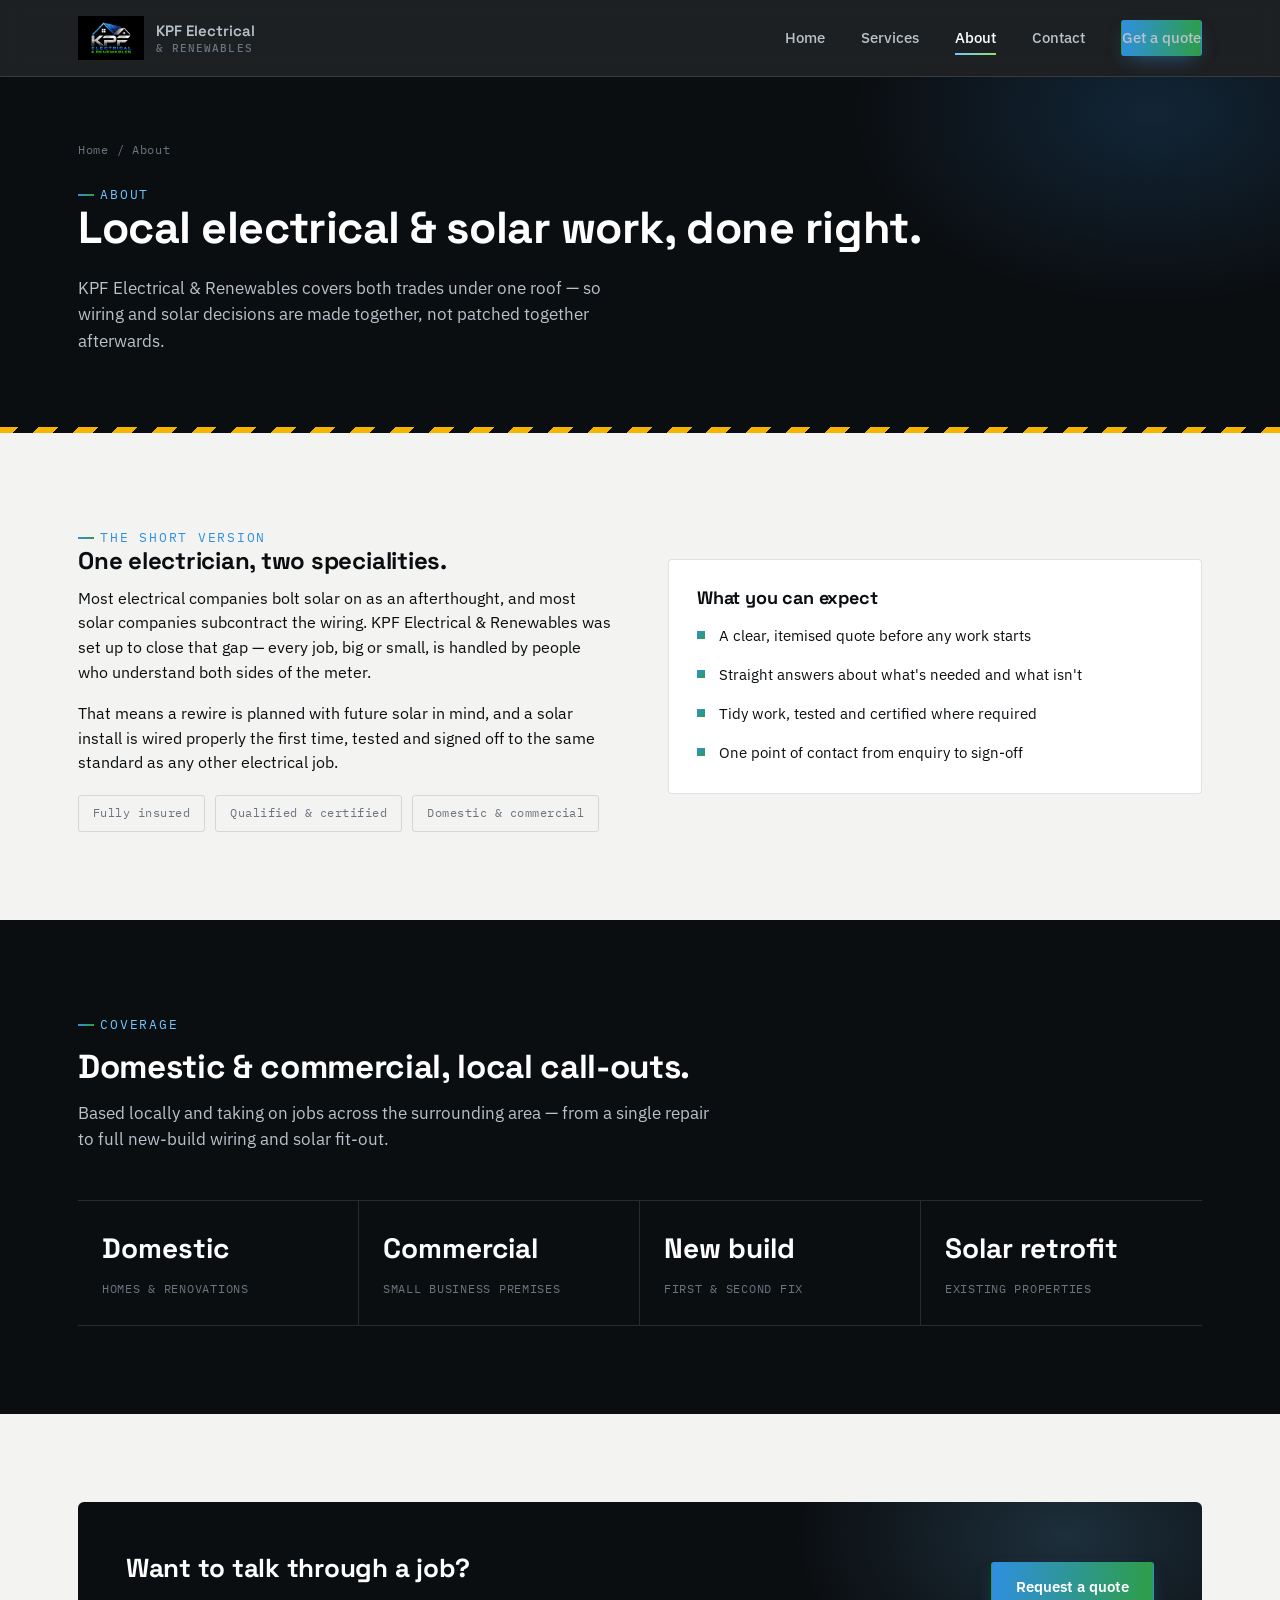
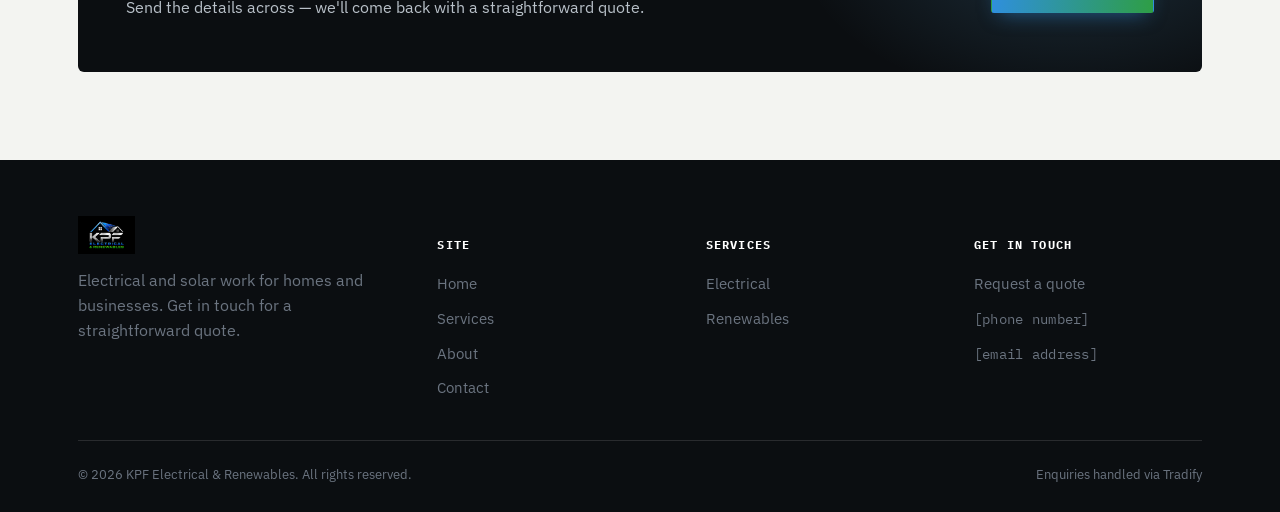
==== about.html @ 00a85391 "Initial commit: KPF Electrical & Renewables site Static marketing site with Home/Services/About/Cont" ====
<!doctype html>
<html lang="en">
<head>
<meta charset="utf-8">
<meta name="viewport" content="width=device-width, initial-scale=1">
<title>About — KPF Electrical &amp; Renewables</title>
<meta name="description" content="About KPF Electrical & Renewables — local, qualified electricians and solar installers.">
<link rel="icon" href="assets/logo.png">
<link rel="stylesheet" href="assets/style.css">
</head>
<body>

<header class="site-header">
  <div class="wrap">
    <a class="brand" href="index.html">
      <img src="assets/logo.png" alt="KPF Electrical & Renewables logo">
      <span class="brand-text">KPF Electrical<small>&amp; Renewables</small></span>
    </a>
    <nav class="nav-links" id="navLinks">
      <a href="index.html">Home</a>
      <a href="services.html">Services</a>
      <a href="about.html" class="active">About</a>
      <a href="contact.html">Contact</a>
      <a href="contact.html" class="btn btn-primary">Get a quote</a>
    </nav>
    <button class="menu-toggle" aria-label="Open menu" aria-expanded="false">
      <svg viewBox="0 0 24 24" fill="none" stroke="currentColor" stroke-width="2"><path d="M3 6h18M3 12h18M3 18h18"/></svg>
    </button>
  </div>
</header>

<section class="page-hero">
  <div class="wrap">
    <div class="crumb"><a href="index.html">Home</a> / About</div>
    <span class="eyebrow on-dark">About</span>
    <h1>Local electrical &amp; solar work, done right.</h1>
    <p>KPF Electrical &amp; Renewables covers both trades under one roof — so wiring and solar decisions are made together, not patched together afterwards.</p>
  </div>
</section>

<div class="hazard-rule"></div>

<section>
  <div class="wrap">
    <div class="two-col">
      <div>
        <span class="eyebrow">The short version</span>
        <h2>One electrician, two specialities.</h2>
        <p>Most electrical companies bolt solar on as an afterthought, and most solar companies subcontract the wiring. KPF Electrical &amp; Renewables was set up to close that gap — every job, big or small, is handled by people who understand both sides of the meter.</p>
        <p>That means a rewire is planned with future solar in mind, and a solar install is wired properly the first time, tested and signed off to the same standard as any other electrical job.</p>
        <div class="badge-row">
          <span class="badge">Fully insured</span>
          <span class="badge">Qualified &amp; certified</span>
          <span class="badge">Domestic &amp; commercial</span>
        </div>
      </div>
      <div class="card">
        <h3 style="font-size:18px; margin-bottom:16px;">What you can expect</h3>
        <ul style="display:grid; gap:16px;">
          <li style="padding-left:22px; position:relative; font-size:15px;"><span style="position:absolute;left:0;top:7px;width:8px;height:8px;background:linear-gradient(135deg,#2F8FE0,#2E9E45);"></span>A clear, itemised quote before any work starts</li>
          <li style="padding-left:22px; position:relative; font-size:15px;"><span style="position:absolute;left:0;top:7px;width:8px;height:8px;background:linear-gradient(135deg,#2F8FE0,#2E9E45);"></span>Straight answers about what's needed and what isn't</li>
          <li style="padding-left:22px; position:relative; font-size:15px;"><span style="position:absolute;left:0;top:7px;width:8px;height:8px;background:linear-gradient(135deg,#2F8FE0,#2E9E45);"></span>Tidy work, tested and certified where required</li>
          <li style="padding-left:22px; position:relative; font-size:15px;"><span style="position:absolute;left:0;top:7px;width:8px;height:8px;background:linear-gradient(135deg,#2F8FE0,#2E9E45);"></span>One point of contact from enquiry to sign-off</li>
        </ul>
      </div>
    </div>
  </div>
</section>

<section class="section-dark">
  <div class="wrap">
    <div class="section-head">
      <span class="eyebrow on-dark">Coverage</span>
      <h2>Domestic &amp; commercial, local call-outs.</h2>
      <p>Based locally and taking on jobs across the surrounding area — from a single repair to full new-build wiring and solar fit-out.</p>
    </div>
    <div class="stat-strip" style="border-color:var(--line-dark);">
      <div style="border-color:var(--line-dark);"><strong style="color:#fff;">Domestic</strong><span>Homes &amp; renovations</span></div>
      <div style="border-color:var(--line-dark);"><strong style="color:#fff;">Commercial</strong><span>Small business premises</span></div>
      <div style="border-color:var(--line-dark);"><strong style="color:#fff;">New build</strong><span>First &amp; second fix</span></div>
      <div style="border-color:var(--line-dark);"><strong style="color:#fff;">Solar retrofit</strong><span>Existing properties</span></div>
    </div>
  </div>
</section>

<section>
  <div class="wrap">
    <div class="cta-band">
      <div>
        <h3>Want to talk through a job?</h3>
        <p>Send the details across — we'll come back with a straightforward quote.</p>
      </div>
      <a href="contact.html" class="btn btn-primary">Request a quote</a>
    </div>
  </div>
</section>

<footer class="site-footer">
  <div class="wrap">
    <div class="footer-grid">
      <div>
        <div class="footer-brand">
          <img src="assets/logo.png" alt="KPF Electrical & Renewables logo">
        </div>
        <p style="max-width:32ch;">Electrical and solar work for homes and businesses. Get in touch for a straightforward quote.</p>
      </div>
      <div>
        <h5>Site</h5>
        <ul>
          <li><a href="index.html">Home</a></li>
          <li><a href="services.html">Services</a></li>
          <li><a href="about.html">About</a></li>
          <li><a href="contact.html">Contact</a></li>
        </ul>
      </div>
      <div>
        <h5>Services</h5>
        <ul>
          <li><a href="services.html#electrical">Electrical</a></li>
          <li><a href="services.html#renewables">Renewables</a></li>
        </ul>
      </div>
      <div>
        <h5>Get in touch</h5>
        <ul>
          <li><a href="contact.html">Request a quote</a></li>
          <li><span class="mono" style="font-size:13.5px;">[phone number]</span></li>
          <li><span class="mono" style="font-size:13.5px;">[email address]</span></li>
        </ul>
      </div>
    </div>
    <div class="footer-bottom">
      <span>© <span id="year"></span> KPF Electrical &amp; Renewables. All rights reserved.</span>
      <span>Enquiries handled via Tradify</span>
    </div>
  </div>
</footer>

<script src="assets/script.js"></script>
<script>document.getElementById('year').textContent = new Date().getFullYear();</script>
</body>
</html>
---- assets/style.css ----
/* ============================================================
   KPF ELECTRICAL & RENEWABLES — design system
   Tokens
   ------
   --ink        #0B0E11  near-black, matches logo background
   --steel      #B9C1C9  brushed-metal neutral (headings on dark)
   --steel-dim  #6B7480  muted steel for secondary text on dark
   --paper      #F3F4F1  warm-cool off-white, section background
   --paper-dim  #E7E9E4  card background on paper
   --volt       #2F8FE0  electric blue (deep)
   --volt-2     #6FC6FF  electric blue (bright, gradient top)
   --leaf       #2E9E45  renewable green (deep)
   --leaf-2     #8FE06B  renewable green (bright, gradient top)
   --hazard     #F5B400  hazard amber, signature accent, used sparingly
   --line       rgba(11,14,17,0.12)
   ============================================================ */

@import url('https://fonts.googleapis.com/css2?family=Space+Grotesk:wght@500;600;700&family=IBM+Plex+Sans:wght@400;500;600&family=IBM+Plex+Mono:wght@500&display=swap');

:root{
  --ink:#0B0E11;
  --steel:#B9C1C9;
  --steel-dim:#6B7480;
  --paper:#F3F4F1;
  --paper-dim:#E7E9E4;
  --volt:#2F8FE0;
  --volt-2:#6FC6FF;
  --leaf:#2E9E45;
  --leaf-2:#8FE06B;
  --hazard:#F5B400;
  --line:rgba(11,14,17,0.12);
  --line-dark:rgba(255,255,255,0.12);
  --max:1180px;
}

*,*::before,*::after{ box-sizing:border-box; }
html{ scroll-behavior:smooth; }
body{
  margin:0;
  background:var(--paper);
  color:var(--ink);
  font-family:'IBM Plex Sans', system-ui, sans-serif;
  font-size:16px;
  line-height:1.55;
  -webkit-font-smoothing:antialiased;
}
img{ max-width:100%; display:block; }
a{ color:inherit; text-decoration:none; }
h1,h2,h3,h4{
  font-family:'Space Grotesk', system-ui, sans-serif;
  margin:0 0 .5em;
  line-height:1.08;
  letter-spacing:-0.01em;
}
p{ margin:0 0 1em; }
ul{ margin:0; padding:0; list-style:none; }
.mono{ font-family:'IBM Plex Mono', monospace; letter-spacing:.02em; }

@media (prefers-reduced-motion: reduce){
  *{ animation-duration:0.001ms !important; animation-iteration-count:1 !important; transition-duration:0.001ms !important; scroll-behavior:auto !important; }
}

:focus-visible{
  outline:3px solid var(--volt-2);
  outline-offset:2px;
  border-radius:2px;
}

.wrap{ max-width:var(--max); margin:0 auto; padding:0 28px; }

/* ---------- eyebrow / labels ---------- */
.eyebrow{
  display:inline-flex;
  align-items:center;
  gap:.5em;
  font-family:'IBM Plex Mono', monospace;
  font-size:12.5px;
  letter-spacing:.14em;
  text-transform:uppercase;
  color:var(--volt);
}
.eyebrow::before{
  content:"";
  width:16px; height:2px;
  background:linear-gradient(90deg,var(--volt),var(--leaf));
}
.eyebrow.on-dark{ color:var(--volt-2); }

/* ---------- header / nav ---------- */
.site-header{
  position:sticky; top:0; z-index:50;
  background:rgba(11,14,17,0.92);
  backdrop-filter:blur(10px);
  border-bottom:1px solid var(--line-dark);
}
.site-header .wrap{
  display:flex; align-items:center; justify-content:space-between;
  height:76px;
}
.brand{ display:flex; align-items:center; gap:12px; }
.brand img{ height:44px; width:auto; }
.brand-text{ font-family:'Space Grotesk', sans-serif; color:var(--steel); font-size:15px; font-weight:600; line-height:1.2; }
.brand-text small{ display:block; font-family:'IBM Plex Mono', monospace; font-weight:500; font-size:10.5px; letter-spacing:.1em; color:var(--steel-dim); text-transform:uppercase; margin-top:2px; }

.nav-links{ display:flex; align-items:center; gap:36px; }
.nav-links a{
  font-size:14.5px; font-weight:500; color:var(--steel);
  position:relative; padding:6px 0;
}
.nav-links a::after{
  content:""; position:absolute; left:0; right:100%; bottom:0; height:2px;
  background:linear-gradient(90deg,var(--volt-2),var(--leaf-2));
  transition:right .22s ease;
}
.nav-links a:hover::after, .nav-links a.active::after{ right:0; }
.nav-links a.active{ color:#fff; }

.btn{
  display:inline-flex; align-items:center; justify-content:center; gap:8px;
  font-family:'IBM Plex Sans', sans-serif; font-weight:600; font-size:14.5px;
  padding:13px 24px; border-radius:3px; border:1px solid transparent;
  cursor:pointer; transition:transform .15s ease, box-shadow .15s ease, background .15s ease, border-color .15s ease;
  white-space:nowrap;
}
.btn-primary{
  background:linear-gradient(95deg,var(--volt) 0%, var(--leaf) 100%);
  color:#fff;
  box-shadow:0 8px 20px -8px rgba(47,143,224,.55);
}
.btn-primary:hover{ transform:translateY(-2px); box-shadow:0 12px 26px -8px rgba(47,143,224,.65); }
.btn-ghost{
  background:transparent; color:var(--steel); border-color:var(--line-dark);
}
.btn-ghost:hover{ border-color:var(--steel); color:#fff; }
.btn-dark{
  background:var(--ink); color:#fff;
}
.btn-dark:hover{ transform:translateY(-2px); }
.btn-block{ width:100%; }

.menu-toggle{ display:none; background:none; border:0; color:var(--steel); padding:8px; cursor:pointer; }
.menu-toggle svg{ width:24px; height:24px; }

/* ---------- hero (dark) ---------- */
.hero{
  position:relative;
  background:var(--ink);
  color:#fff;
  overflow:hidden;
  padding:88px 0 96px;
}
.hero::before{
  content:"";
  position:absolute; inset:0;
  background:
    radial-gradient(600px 400px at 85% 15%, rgba(47,143,224,.20), transparent 60%),
    radial-gradient(500px 380px at 95% 70%, rgba(46,158,69,.16), transparent 60%);
  pointer-events:none;
}
.hero .wrap{ position:relative; display:grid; grid-template-columns:1.05fr .95fr; gap:56px; align-items:center; }
.hero h1{
  font-size:clamp(2.4rem, 4.4vw, 3.6rem);
  color:#fff;
}
.hero h1 .grad{
  background:linear-gradient(95deg,var(--volt-2),var(--leaf-2));
  -webkit-background-clip:text; background-clip:text; color:transparent;
}
.hero p.lead{
  color:var(--steel);
  font-size:18px;
  max-width:46ch;
  margin:18px 0 32px;
}
.hero-ctas{ display:flex; gap:14px; flex-wrap:wrap; }
.hero-trust{
  display:flex; gap:26px; margin-top:44px; padding-top:28px;
  border-top:1px solid var(--line-dark);
  flex-wrap:wrap;
}
.hero-trust div{ font-family:'IBM Plex Mono', monospace; font-size:12px; color:var(--steel-dim); letter-spacing:.04em; }
.hero-trust strong{ display:block; font-family:'Space Grotesk',sans-serif; font-size:22px; color:#fff; letter-spacing:0; margin-bottom:2px; }

/* signature graphic: roofline -> circuit trace */
.hero-art{ position:relative; }
.hero-art svg{ width:100%; height:auto; overflow:visible; }
.trace-line{
  fill:none; stroke-width:2.5;
  stroke:url(#traceGrad);
  stroke-dasharray:6 460;
  stroke-dashoffset:0;
  animation:trace 5.5s cubic-bezier(.65,0,.35,1) infinite;
}
@keyframes trace{
  0%{ stroke-dasharray:2 900; }
  55%{ stroke-dasharray:900 900; }
  100%{ stroke-dasharray:900 900; }
}
.pulse-dot{ animation:pulseMove 5.5s cubic-bezier(.65,0,.35,1) infinite; }
@keyframes pulseMove{
  0%{ offset-distance:0%; opacity:0; }
  4%{ opacity:1; }
  56%{ offset-distance:100%; opacity:1;}
  62%{ opacity:0; }
  100%{ opacity:0; offset-distance:100%; }
}

/* ---------- hazard divider (signature detail, used sparingly) ---------- */
.hazard-rule{
  height:6px;
  background:repeating-linear-gradient(-45deg, var(--hazard) 0 14px, var(--ink) 14px 28px);
}

/* ---------- sections (light) ---------- */
section{ padding:88px 0; }
.section-head{ max-width:640px; margin-bottom:48px; }
.section-head h2{ font-size:clamp(1.7rem,2.6vw,2.3rem); margin-top:14px; }
.section-head p{ color:var(--steel-dim); font-size:16.5px; margin-top:12px; }

.section-alt{ background:var(--paper-dim); }
.section-dark{ background:var(--ink); color:#fff; }
.section-dark .section-head p{ color:var(--steel); }

/* ---------- services grid ---------- */
.svc-grid{ display:grid; grid-template-columns:repeat(2,1fr); gap:28px; }
.svc-card{
  background:#fff; border:1px solid var(--line); border-radius:4px;
  padding:34px 30px; position:relative; overflow:hidden;
}
.svc-card::before{
  content:""; position:absolute; top:0; left:0; right:0; height:3px;
}
.svc-card.elec::before{ background:linear-gradient(90deg,var(--volt),var(--volt-2)); }
.svc-card.renew::before{ background:linear-gradient(90deg,var(--leaf),var(--leaf-2)); }
.svc-card .tag{
  font-family:'IBM Plex Mono',monospace; font-size:11.5px; letter-spacing:.12em; text-transform:uppercase;
}
.svc-card.elec .tag{ color:var(--volt); }
.svc-card.renew .tag{ color:var(--leaf); }
.svc-card h3{ font-size:22px; margin:10px 0 12px; }
.svc-card ul{ margin-top:16px; display:grid; gap:9px; }
.svc-card ul li{
  font-size:14.5px; color:#333; padding-left:20px; position:relative;
}
.svc-card ul li::before{
  content:""; position:absolute; left:0; top:7px; width:8px; height:8px; border-radius:1px;
}
.svc-card.elec ul li::before{ background:var(--volt-2); }
.svc-card.renew ul li::before{ background:var(--leaf-2); }

/* ---------- process / numbered (real sequence: enquiry -> quote -> job -> handover) ---------- */
.process{ display:grid; grid-template-columns:repeat(4,1fr); gap:0; counter-reset:step; }
.process li{
  counter-increment:step; padding:0 24px 0 0; position:relative;
}
.process li:not(:last-child)::after{
  content:""; position:absolute; top:17px; left:calc(100% - 12px); width:calc(100% - 0px);
  height:1px; background:var(--line-dark);
}
.process .num{
  font-family:'IBM Plex Mono',monospace; font-size:13px; color:var(--volt-2);
  border:1px solid var(--line-dark); width:34px; height:34px; border-radius:50%;
  display:flex; align-items:center; justify-content:center; margin-bottom:16px;
}
.process h4{ color:#fff; font-size:17px; margin-bottom:6px; }
.process p{ color:var(--steel-dim); font-size:14.5px; }

/* ---------- trust / stats strip ---------- */
.stat-strip{
  display:grid; grid-template-columns:repeat(4,1fr);
  border-top:1px solid var(--line); border-bottom:1px solid var(--line);
}
.stat-strip div{ padding:26px 24px; border-right:1px solid var(--line); }
.stat-strip div:last-child{ border-right:none; }
.stat-strip strong{
  display:block; font-family:'Space Grotesk',sans-serif; font-size:28px; margin-bottom:4px;
}
.stat-strip span{ font-family:'IBM Plex Mono',monospace; font-size:12px; color:var(--steel-dim); text-transform:uppercase; letter-spacing:.06em; }

/* ---------- CTA band ---------- */
.cta-band{
  background:var(--ink); color:#fff; border-radius:6px; padding:52px 48px;
  display:flex; align-items:center; justify-content:space-between; gap:32px; flex-wrap:wrap;
  position:relative; overflow:hidden;
}
.cta-band::before{
  content:""; position:absolute; inset:0;
  background:radial-gradient(420px 260px at 88% 20%, rgba(111,198,255,.18), transparent 65%);
}
.cta-band h3{ font-size:26px; position:relative; }
.cta-band p{ color:var(--steel); margin:0; position:relative; }
.cta-band .btn-primary{ position:relative; }

/* ---------- footer ---------- */
.site-footer{ background:var(--ink); color:var(--steel-dim); padding:56px 0 28px; }
.footer-grid{ display:grid; grid-template-columns:1.4fr 1fr 1fr 1fr; gap:40px; padding-bottom:40px; border-bottom:1px solid var(--line-dark); }
.footer-grid h5{ color:#fff; font-family:'IBM Plex Mono',monospace; font-size:12px; letter-spacing:.1em; text-transform:uppercase; margin-bottom:16px; }
.footer-grid ul{ display:grid; gap:10px; }
.footer-grid a{ font-size:14.5px; }
.footer-grid a:hover{ color:#fff; }
.footer-brand{ display:flex; gap:12px; align-items:center; margin-bottom:14px; }
.footer-brand img{ height:38px; }
.footer-bottom{ display:flex; justify-content:space-between; align-items:center; padding-top:24px; font-size:12.5px; flex-wrap:wrap; gap:12px; }

/* ---------- page hero (subpages, shorter) ---------- */
.page-hero{ background:var(--ink); color:#fff; padding:64px 0 56px; position:relative; overflow:hidden; }
.page-hero::before{
  content:""; position:absolute; inset:0;
  background:radial-gradient(500px 320px at 90% 10%, rgba(47,143,224,.18), transparent 60%);
}
.page-hero .wrap{ position:relative; }
.page-hero h1{ color:#fff; font-size:clamp(2rem,3.6vw,2.8rem); }
.page-hero p{ color:var(--steel); max-width:56ch; font-size:17px; margin-top:12px; }
.crumb{ font-family:'IBM Plex Mono',monospace; font-size:12px; color:var(--steel-dim); letter-spacing:.06em; margin-bottom:18px; }
.crumb a:hover{ color:#fff; }

/* ---------- generic content blocks ---------- */
.two-col{ display:grid; grid-template-columns:1fr 1fr; gap:56px; align-items:center; }
.card{ background:#fff; border:1px solid var(--line); border-radius:4px; padding:28px; }
.badge-row{ display:flex; flex-wrap:wrap; gap:10px; margin-top:20px; }
.badge{
  font-family:'IBM Plex Mono',monospace; font-size:12px; letter-spacing:.04em;
  border:1px solid var(--line); padding:8px 14px; border-radius:3px; color:var(--steel-dim);
}

/* ---------- contact / form page ---------- */
.contact-grid{ display:grid; grid-template-columns:.9fr 1.1fr; gap:44px; align-items:start; }
.info-card{ background:var(--ink); color:#fff; border-radius:6px; padding:34px 30px; }
.info-card h3{ font-size:19px; }
.info-list{ display:grid; gap:20px; margin-top:22px; }
.info-list li{ display:flex; gap:14px; align-items:flex-start; }
.info-list .ico{
  width:38px; height:38px; border-radius:4px; flex:none;
  background:linear-gradient(135deg,var(--volt),var(--leaf));
  display:flex; align-items:center; justify-content:center;
}
.info-list .ico svg{ width:18px; height:18px; stroke:#fff; }
.info-list strong{ display:block; font-size:14.5px; margin-bottom:2px; }
.info-list span{ font-size:13.5px; color:var(--steel-dim); }
.form-frame-wrap{
  background:#fff; border:1px solid var(--line); border-radius:6px; overflow:hidden;
}
.form-frame-head{ padding:20px 24px; border-bottom:1px solid var(--line); display:flex; justify-content:space-between; align-items:center; gap:12px; flex-wrap:wrap;}
.form-frame-head h4{ font-size:15.5px; margin:0; }
.form-frame-head span{ font-family:'IBM Plex Mono',monospace; font-size:11.5px; color:var(--steel-dim); }
iframe.enquiry-frame{ width:100%; height:1150px; border:0; display:block; }

/* ---------- responsive ---------- */
@media (max-width: 980px){
  .hero .wrap{ grid-template-columns:1fr; }
  .hero-art{ order:-1; max-width:420px; margin:0 auto; }
  .svc-grid{ grid-template-columns:1fr; }
  .two-col{ grid-template-columns:1fr; }
  .contact-grid{ grid-template-columns:1fr; }
  .process{ grid-template-columns:1fr 1fr; gap:28px; }
  .process li::after{ display:none; }
  .stat-strip{ grid-template-columns:1fr 1fr; }
  .stat-strip div{ border-bottom:1px solid var(--line); }
  .footer-grid{ grid-template-columns:1fr 1fr; }
}
@media (max-width: 720px){
  .nav-links{
    position:fixed; inset:76px 0 0 0; background:var(--ink);
    flex-direction:column; align-items:flex-start; padding:28px;
    gap:22px; transform:translateX(100%); transition:transform .25s ease;
  }
  .nav-links.open{ transform:translateX(0); }
  .menu-toggle{ display:block; }
  .process{ grid-template-columns:1fr; }
  .footer-grid{ grid-template-columns:1fr; }
  iframe.enquiry-frame{ height:1300px; }
}
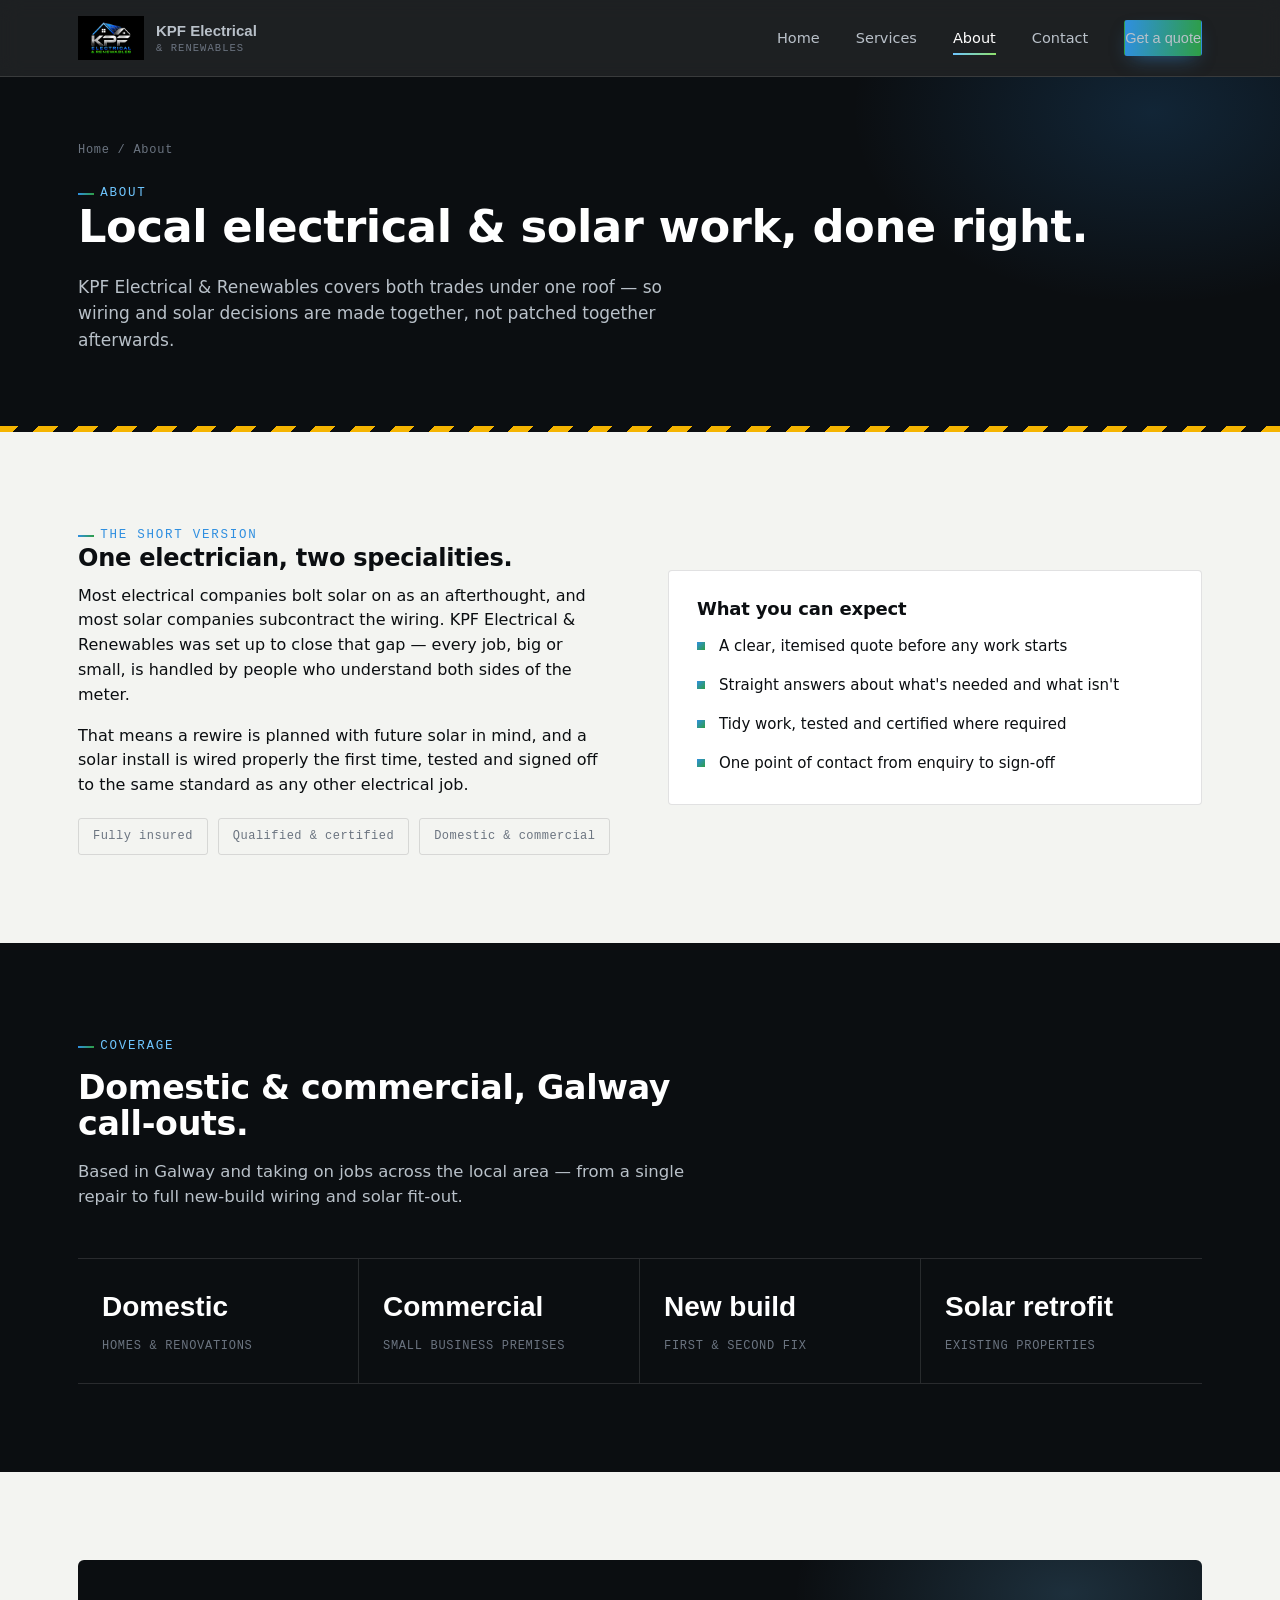
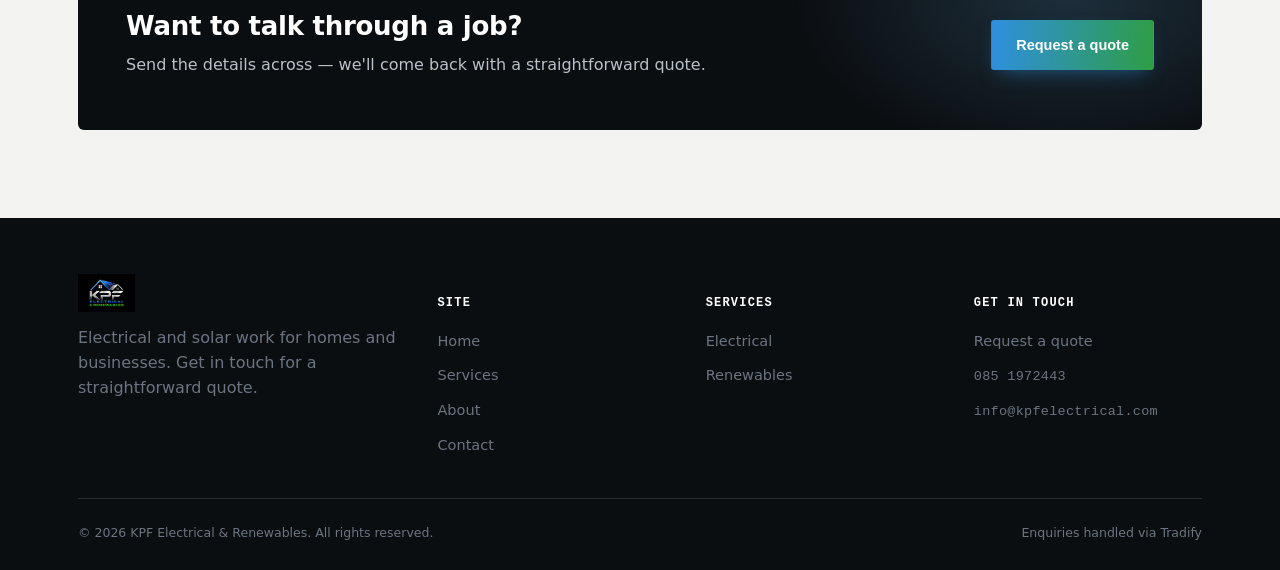
==== commit 110f7fbc: "Add real contact details and Galway localization - Replace [phone number]/[email address]/[towns / c" ====
--- a/about.html
+++ b/about.html
@@ -4,7 +4,7 @@
 <meta charset="utf-8">
 <meta name="viewport" content="width=device-width, initial-scale=1">
 <title>About — KPF Electrical &amp; Renewables</title>
-<meta name="description" content="About KPF Electrical & Renewables — local, qualified electricians and solar installers.">
+<meta name="description" content="About KPF Electrical & Renewables — qualified electricians and solar installers based in Galway, covering local areas.">
 <link rel="icon" href="assets/logo.png">
 <link rel="stylesheet" href="assets/style.css">
 </head>
@@ -71,8 +71,8 @@
   <div class="wrap">
     <div class="section-head">
       <span class="eyebrow on-dark">Coverage</span>
-      <h2>Domestic &amp; commercial, local call-outs.</h2>
-      <p>Based locally and taking on jobs across the surrounding area — from a single repair to full new-build wiring and solar fit-out.</p>
+      <h2>Domestic &amp; commercial, Galway call-outs.</h2>
+      <p>Based in Galway and taking on jobs across the local area — from a single repair to full new-build wiring and solar fit-out.</p>
     </div>
     <div class="stat-strip" style="border-color:var(--line-dark);">
       <div style="border-color:var(--line-dark);"><strong style="color:#fff;">Domestic</strong><span>Homes &amp; renovations</span></div>
@@ -124,8 +124,8 @@
         <h5>Get in touch</h5>
         <ul>
           <li><a href="contact.html">Request a quote</a></li>
-          <li><span class="mono" style="font-size:13.5px;">[phone number]</span></li>
-          <li><span class="mono" style="font-size:13.5px;">[email address]</span></li>
+          <li><a href="tel:+353851972443" class="mono" style="font-size:13.5px;">085 1972443</a></li>
+          <li><a href="mailto:info@kpfelectrical.com" class="mono" style="font-size:13.5px;">info@kpfelectrical.com</a></li>
         </ul>
       </div>
     </div>
--- a/assets/style.css
+++ b/assets/style.css
@@ -15,7 +15,14 @@
    --line       rgba(11,14,17,0.12)
    ============================================================ */
 
-@import url('https://fonts.googleapis.com/css2?family=Space+Grotesk:wght@500;600;700&family=IBM+Plex+Sans:wght@400;500;600&family=IBM+Plex+Mono:wght@500&display=swap');
+/* Self-hosted fonts (assets/fonts/) — avoids sending visitor IPs to Google's font CDN on every page load */
+@font-face{ font-family:'Space Grotesk'; font-style:normal; font-weight:500; font-display:swap; src:url('fonts/space-grotesk-500.woff2') format('woff2'); }
+@font-face{ font-family:'Space Grotesk'; font-style:normal; font-weight:600; font-display:swap; src:url('fonts/space-grotesk-600.woff2') format('woff2'); }
+@font-face{ font-family:'Space Grotesk'; font-style:normal; font-weight:700; font-display:swap; src:url('fonts/space-grotesk-700.woff2') format('woff2'); }
+@font-face{ font-family:'IBM Plex Sans'; font-style:normal; font-weight:400; font-display:swap; src:url('fonts/ibm-plex-sans-400.woff2') format('woff2'); }
+@font-face{ font-family:'IBM Plex Sans'; font-style:normal; font-weight:500; font-display:swap; src:url('fonts/ibm-plex-sans-500.woff2') format('woff2'); }
+@font-face{ font-family:'IBM Plex Sans'; font-style:normal; font-weight:600; font-display:swap; src:url('fonts/ibm-plex-sans-600.woff2') format('woff2'); }
+@font-face{ font-family:'IBM Plex Mono'; font-style:normal; font-weight:500; font-display:swap; src:url('fonts/ibm-plex-mono-500.woff2') format('woff2'); }
 
 :root{
   --ink:#0B0E11;
@@ -34,7 +41,7 @@
 }
 
 *,*::before,*::after{ box-sizing:border-box; }
-html{ scroll-behavior:smooth; }
+html{ scroll-behavior:smooth; overflow-x:hidden; }
 body{
   margin:0;
   background:var(--paper);
@@ -43,6 +50,7 @@
   font-size:16px;
   line-height:1.55;
   -webkit-font-smoothing:antialiased;
+  overflow-x:hidden;
 }
 img{ max-width:100%; display:block; }
 a{ color:inherit; text-decoration:none; }
@@ -360,7 +368,8 @@
 }
 @media (max-width: 720px){
   .nav-links{
-    position:fixed; inset:76px 0 0 0; background:var(--ink);
+    position:fixed; top:76px; right:0; left:0; height:calc(100vh - 76px);
+    background:var(--ink);
     flex-direction:column; align-items:flex-start; padding:28px;
     gap:22px; transform:translateX(100%); transition:transform .25s ease;
   }
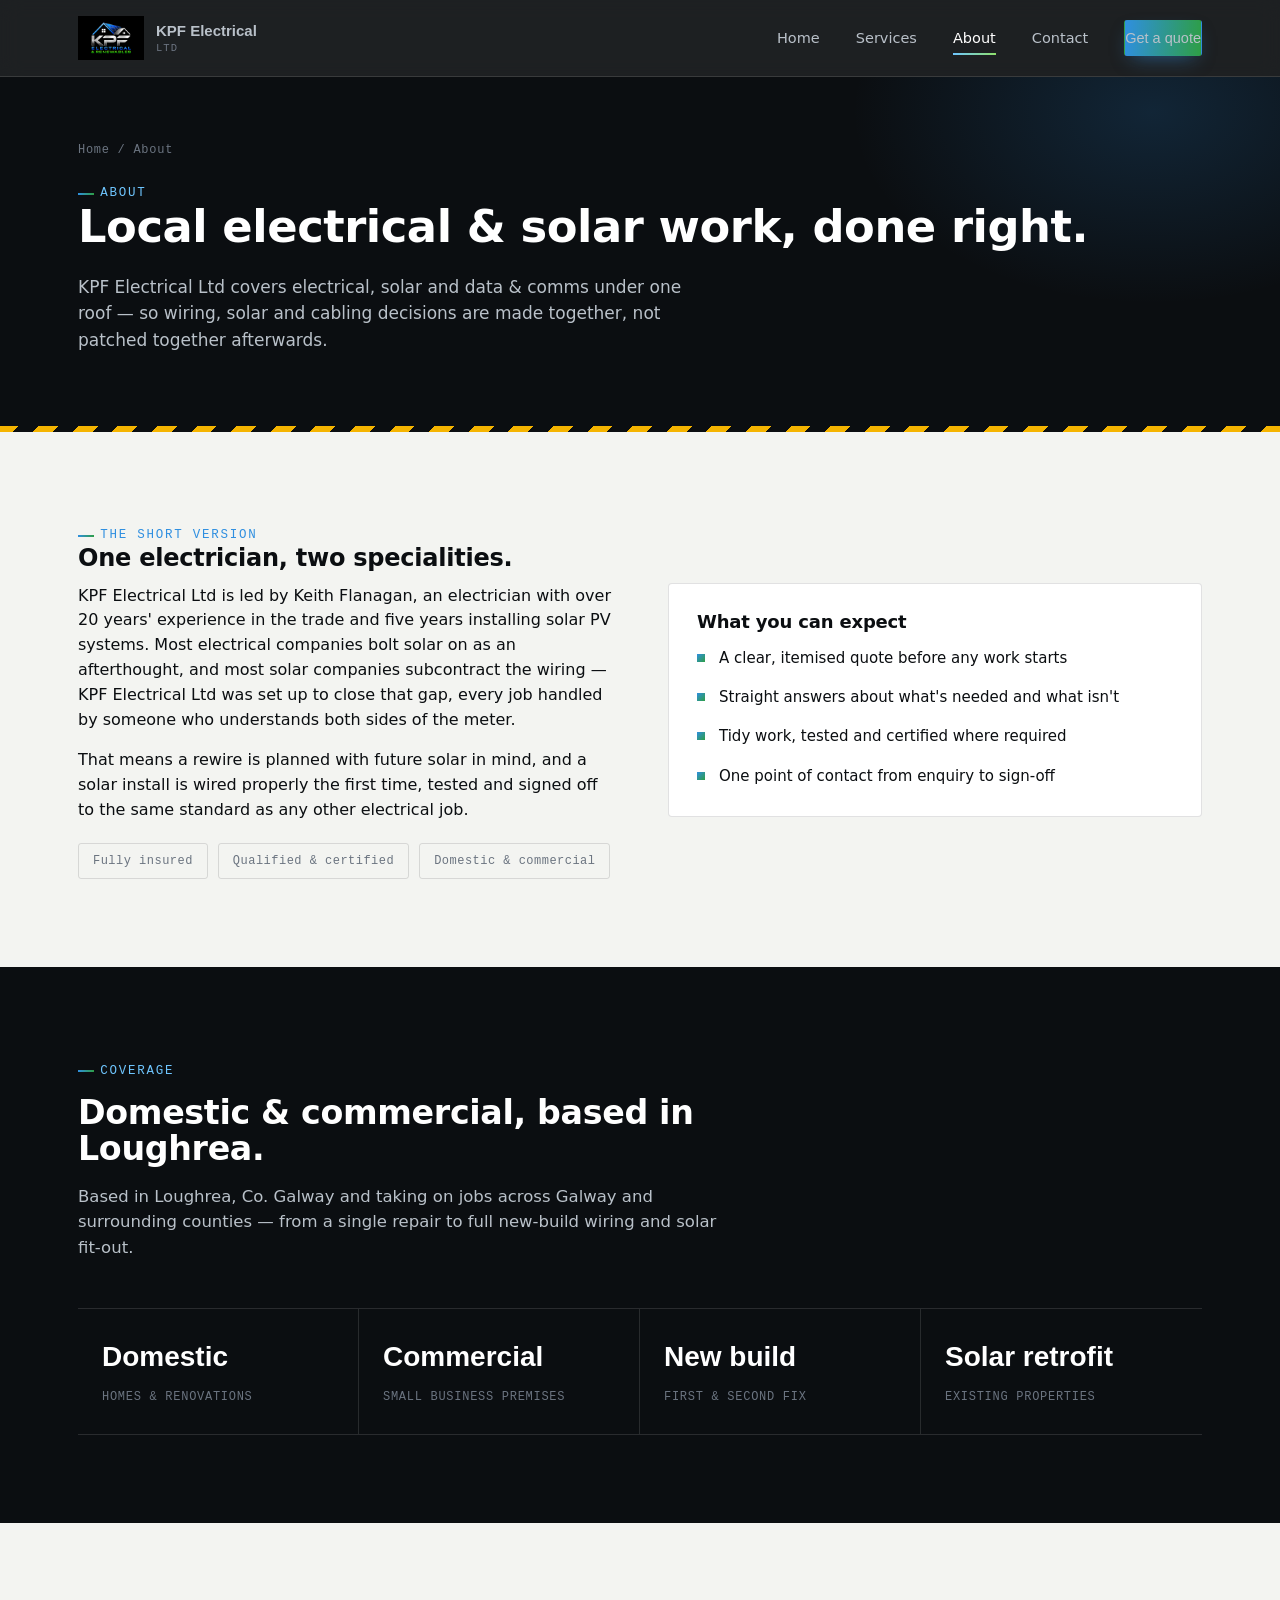
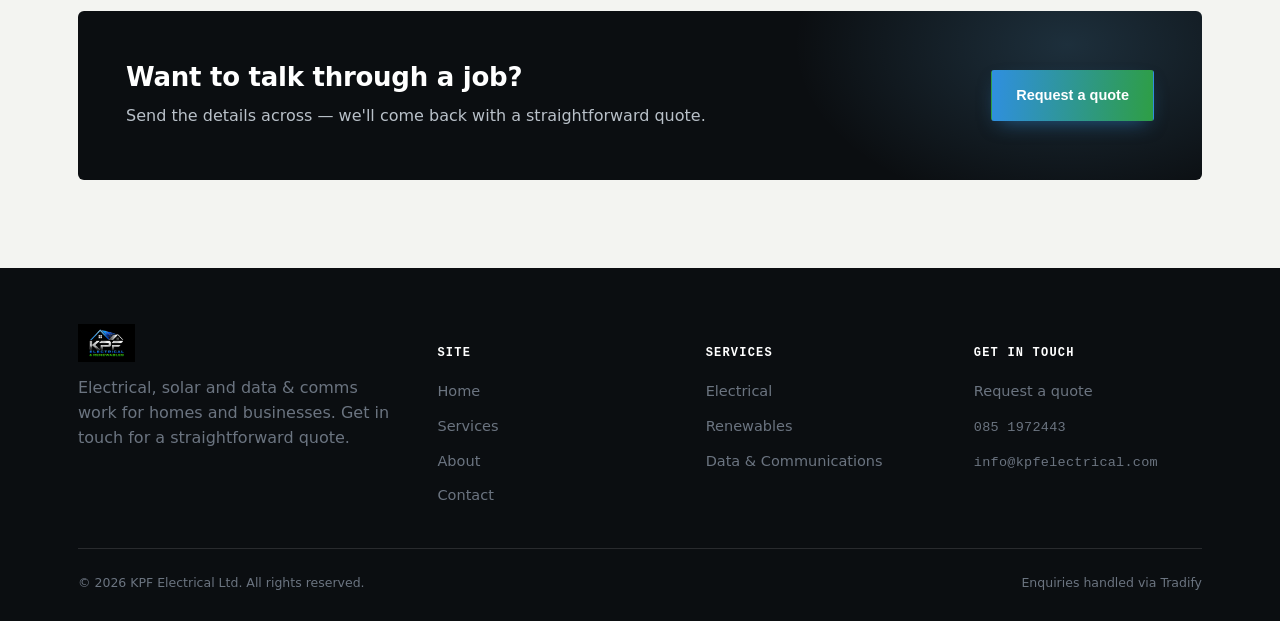
==== commit a1b95767: "Update business name, add Data & Communications service, refine location Merges new facts provided d" ====
--- a/about.html
+++ b/about.html
@@ -3,18 +3,43 @@
 <head>
 <meta charset="utf-8">
 <meta name="viewport" content="width=device-width, initial-scale=1">
-<title>About — KPF Electrical &amp; Renewables</title>
-<meta name="description" content="About KPF Electrical & Renewables — qualified electricians and solar installers based in Galway, covering local areas.">
+<title>About — KPF Electrical Ltd</title>
+<meta name="description" content="About KPF Electrical Ltd — led by Keith Flanagan, an electrician with over 20 years' experience, based in Loughrea and covering Galway and surrounding counties.">
 <link rel="icon" href="assets/logo.png">
 <link rel="stylesheet" href="assets/style.css">
+<script type="application/ld+json">
+{
+  "@context": "https://schema.org",
+  "@type": "Electrician",
+  "name": "KPF Electrical Ltd",
+  "description": "Domestic and commercial electrical work, solar PV installation and battery storage, and data & communications services, based in Loughrea and covering Galway and surrounding counties.",
+  "image": "https://kflanmail-code.github.io/kpf-electrical/assets/logo.png",
+  "url": "https://kflanmail-code.github.io/kpf-electrical/",
+  "telephone": "+353851972443",
+  "email": "info@kpfelectrical.com",
+  "address": {
+    "@type": "PostalAddress",
+    "addressLocality": "Loughrea",
+    "addressRegion": "Galway",
+    "addressCountry": "IE"
+  },
+  "areaServed": "Galway and surrounding counties",
+  "openingHoursSpecification": {
+    "@type": "OpeningHoursSpecification",
+    "dayOfWeek": ["Monday", "Tuesday", "Wednesday", "Thursday", "Friday"],
+    "opens": "08:00",
+    "closes": "17:00"
+  }
+}
+</script>
 </head>
 <body>
 
 <header class="site-header">
   <div class="wrap">
     <a class="brand" href="index.html">
-      <img src="assets/logo.png" alt="KPF Electrical & Renewables logo">
-      <span class="brand-text">KPF Electrical<small>&amp; Renewables</small></span>
+      <img src="assets/logo.png" alt="KPF Electrical Ltd logo">
+      <span class="brand-text">KPF Electrical<small>Ltd</small></span>
     </a>
     <nav class="nav-links" id="navLinks">
       <a href="index.html">Home</a>
@@ -34,7 +59,7 @@
     <div class="crumb"><a href="index.html">Home</a> / About</div>
     <span class="eyebrow on-dark">About</span>
     <h1>Local electrical &amp; solar work, done right.</h1>
-    <p>KPF Electrical &amp; Renewables covers both trades under one roof — so wiring and solar decisions are made together, not patched together afterwards.</p>
+    <p>KPF Electrical Ltd covers electrical, solar and data &amp; comms under one roof — so wiring, solar and cabling decisions are made together, not patched together afterwards.</p>
   </div>
 </section>
 
@@ -46,7 +71,7 @@
       <div>
         <span class="eyebrow">The short version</span>
         <h2>One electrician, two specialities.</h2>
-        <p>Most electrical companies bolt solar on as an afterthought, and most solar companies subcontract the wiring. KPF Electrical &amp; Renewables was set up to close that gap — every job, big or small, is handled by people who understand both sides of the meter.</p>
+        <p>KPF Electrical Ltd is led by Keith Flanagan, an electrician with over 20 years' experience in the trade and five years installing solar PV systems. Most electrical companies bolt solar on as an afterthought, and most solar companies subcontract the wiring — KPF Electrical Ltd was set up to close that gap, every job handled by someone who understands both sides of the meter.</p>
         <p>That means a rewire is planned with future solar in mind, and a solar install is wired properly the first time, tested and signed off to the same standard as any other electrical job.</p>
         <div class="badge-row">
           <span class="badge">Fully insured</span>
@@ -71,8 +96,8 @@
   <div class="wrap">
     <div class="section-head">
       <span class="eyebrow on-dark">Coverage</span>
-      <h2>Domestic &amp; commercial, Galway call-outs.</h2>
-      <p>Based in Galway and taking on jobs across the local area — from a single repair to full new-build wiring and solar fit-out.</p>
+      <h2>Domestic &amp; commercial, based in Loughrea.</h2>
+      <p>Based in Loughrea, Co. Galway and taking on jobs across Galway and surrounding counties — from a single repair to full new-build wiring and solar fit-out.</p>
     </div>
     <div class="stat-strip" style="border-color:var(--line-dark);">
       <div style="border-color:var(--line-dark);"><strong style="color:#fff;">Domestic</strong><span>Homes &amp; renovations</span></div>
@@ -100,9 +125,9 @@
     <div class="footer-grid">
       <div>
         <div class="footer-brand">
-          <img src="assets/logo.png" alt="KPF Electrical & Renewables logo">
+          <img src="assets/logo.png" alt="KPF Electrical Ltd logo">
         </div>
-        <p style="max-width:32ch;">Electrical and solar work for homes and businesses. Get in touch for a straightforward quote.</p>
+        <p style="max-width:32ch;">Electrical, solar and data &amp; comms work for homes and businesses. Get in touch for a straightforward quote.</p>
       </div>
       <div>
         <h5>Site</h5>
@@ -118,6 +143,7 @@
         <ul>
           <li><a href="services.html#electrical">Electrical</a></li>
           <li><a href="services.html#renewables">Renewables</a></li>
+          <li><a href="services.html#data">Data &amp; Communications</a></li>
         </ul>
       </div>
       <div>
@@ -130,7 +156,7 @@
       </div>
     </div>
     <div class="footer-bottom">
-      <span>© <span id="year"></span> KPF Electrical &amp; Renewables. All rights reserved.</span>
+      <span>© <span id="year"></span> KPF Electrical Ltd. All rights reserved.</span>
       <span>Enquiries handled via Tradify</span>
     </div>
   </div>
--- a/assets/style.css
+++ b/assets/style.css
@@ -11,6 +11,8 @@
    --volt-2     #6FC6FF  electric blue (bright, gradient top)
    --leaf       #2E9E45  renewable green (deep)
    --leaf-2     #8FE06B  renewable green (bright, gradient top)
+   --data       #6E56CF  data & comms violet (deep)
+   --data-2     #A78BFA  data & comms violet (bright, gradient top)
    --hazard     #F5B400  hazard amber, signature accent, used sparingly
    --line       rgba(11,14,17,0.12)
    ============================================================ */
@@ -34,6 +36,8 @@
   --volt-2:#6FC6FF;
   --leaf:#2E9E45;
   --leaf-2:#8FE06B;
+  --data:#6E56CF;
+  --data-2:#A78BFA;
   --hazard:#F5B400;
   --line:rgba(11,14,17,0.12);
   --line-dark:rgba(255,255,255,0.12);
@@ -230,7 +234,7 @@
 .section-dark .section-head p{ color:var(--steel); }
 
 /* ---------- services grid ---------- */
-.svc-grid{ display:grid; grid-template-columns:repeat(2,1fr); gap:28px; }
+.svc-grid{ display:grid; grid-template-columns:repeat(3,1fr); gap:28px; }
 .svc-card{
   background:#fff; border:1px solid var(--line); border-radius:4px;
   padding:34px 30px; position:relative; overflow:hidden;
@@ -240,11 +244,13 @@
 }
 .svc-card.elec::before{ background:linear-gradient(90deg,var(--volt),var(--volt-2)); }
 .svc-card.renew::before{ background:linear-gradient(90deg,var(--leaf),var(--leaf-2)); }
+.svc-card.data::before{ background:linear-gradient(90deg,var(--data),var(--data-2)); }
 .svc-card .tag{
   font-family:'IBM Plex Mono',monospace; font-size:11.5px; letter-spacing:.12em; text-transform:uppercase;
 }
 .svc-card.elec .tag{ color:var(--volt); }
 .svc-card.renew .tag{ color:var(--leaf); }
+.svc-card.data .tag{ color:var(--data); }
 .svc-card h3{ font-size:22px; margin:10px 0 12px; }
 .svc-card ul{ margin-top:16px; display:grid; gap:9px; }
 .svc-card ul li{
@@ -255,6 +261,7 @@
 }
 .svc-card.elec ul li::before{ background:var(--volt-2); }
 .svc-card.renew ul li::before{ background:var(--leaf-2); }
+.svc-card.data ul li::before{ background:var(--data-2); }
 
 /* ---------- process / numbered (real sequence: enquiry -> quote -> job -> handover) ---------- */
 .process{ display:grid; grid-template-columns:repeat(4,1fr); gap:0; counter-reset:step; }
